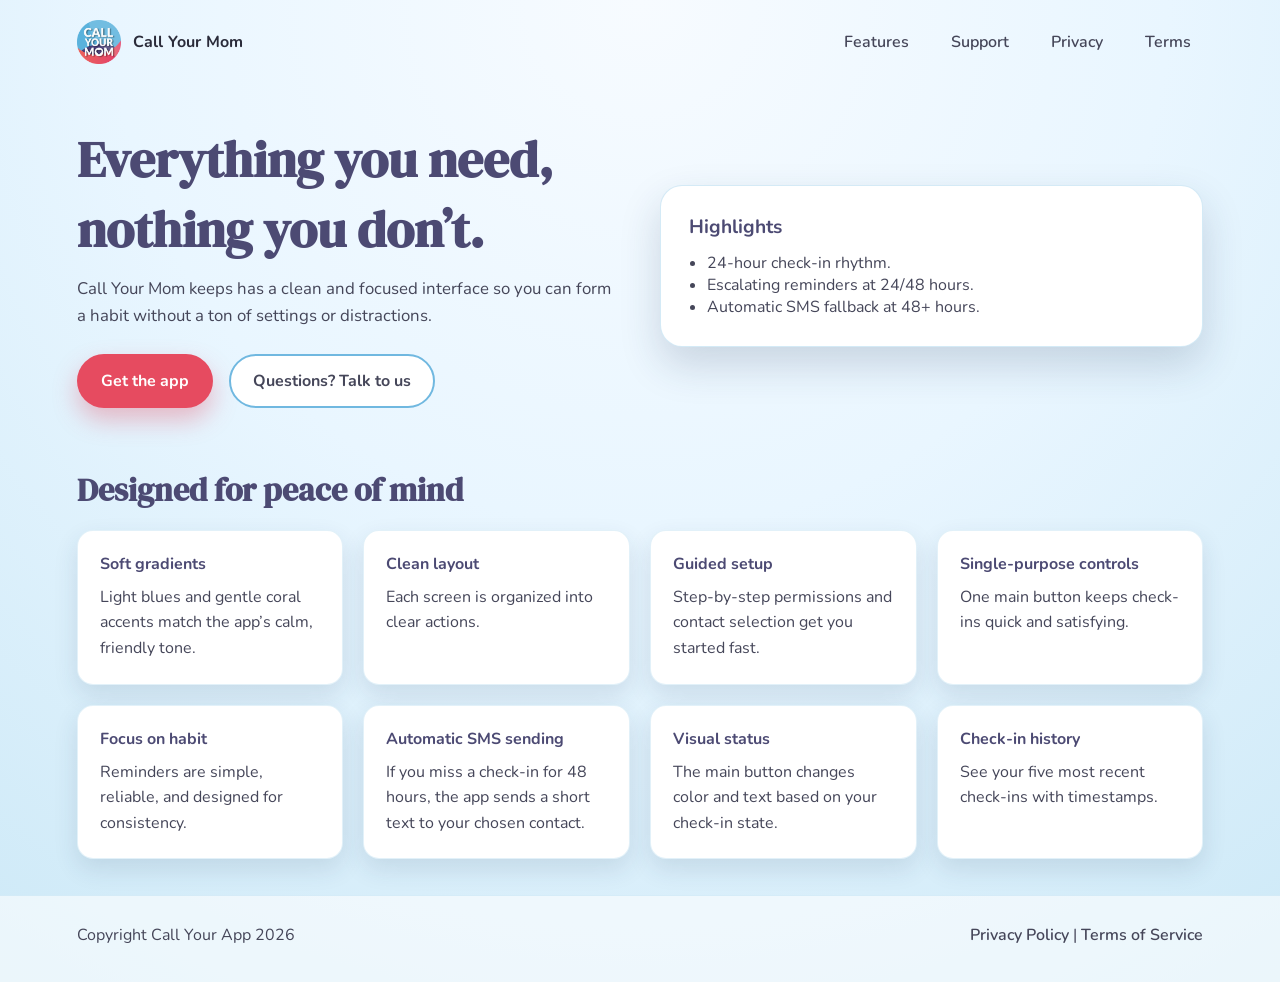
==== features.html @ 12b3833c "play store link" ====
<!DOCTYPE html>
<html lang="en">
  <head>
    <meta charset="UTF-8" />
    <meta name="viewport" content="width=device-width, initial-scale=1" />
    <title>Features - Call Your Mom</title>
    <link rel="stylesheet" href="styles/site.css" />
  </head>
  <body>
    <div class="page">
      <header class="nav">
        <a class="brand" href="index.html">
          <img src="styles/Call_your_Mom_Logo_round.png" alt="Call Your Mom logo" />
          <span>Call Your Mom</span>
        </a>
        <nav class="nav-links">
          <a href="features.html">Features</a>
          <a href="support.html">Support</a>
          <a href="privacy.html">Privacy</a>
          <a href="terms.html">Terms</a>
        </nav>
      </header>

      <main>
        <section class="hero">
          <div>
            <h1>Everything you need, nothing you don’t.</h1>
            <p>
              Call Your Mom keeps has a clean and focused interface so you can form a habit
              without a ton of settings or distractions.
            </p>
            <div class="cta-row">
              <a class="button primary" href="https://play.google.com/store/apps/details?id=com.callyourmom.app" target="_blank" rel="noreferrer">
                Get the app
              </a>
              <a class="button secondary" href="support.html">Questions? Talk to us</a>
            </div>
          </div>
            <div class="hero-card">
              <h3>Highlights</h3>
              <ul>
              <li>24-hour check-in rhythm.</li>
              <li>Escalating reminders at 24/48 hours.</li>
              <li>Automatic SMS fallback at 48+ hours.</li>
              </ul>
            </div>
        </section>

        <section class="section">
          <h2 class="section-title">Designed for peace of mind</h2>
          <div class="grid-2">
            <div class="card">
              <h4>Soft gradients</h4>
              <p>Light blues and gentle coral accents match the app’s calm, friendly tone.</p>
            </div>
            <div class="card">
              <h4>Clean layout</h4>
              <p>Each screen is organized into clear actions.</p>
            </div>
            <div class="card">
              <h4>Guided setup</h4>
              <p>Step-by-step permissions and contact selection get you started fast.</p>
            </div>
            <div class="card">
              <h4>Single-purpose controls</h4>
              <p>One main button keeps check-ins quick and satisfying.</p>
            </div>
            <div class="card">
              <h4>Focus on habit</h4>
              <p>Reminders are simple, reliable, and designed for consistency.</p>
            </div>
            <div class="card">
              <h4>Automatic SMS sending</h4>
              <p>If you miss a check-in for 48 hours, the app sends a short text to your chosen contact.</p>
            </div>
            <div class="card">
              <h4>Visual status</h4>
              <p>The main button changes color and text based on your check-in state.</p>
            </div>
            <div class="card">
              <h4>Check-in history</h4>
              <p>See your five most recent check-ins with timestamps.</p>
            </div>
          </div>
        </section>
      </main>

      <footer class="footer">
  <span>Copyright Call Your App 2026</span>
  <div>
    <a href="privacy.html">Privacy Policy</a>
    <span> | </span>
    <a href="terms.html">Terms of Service</a>
  </div>
</footer>
    </div>
  </body>
</html>
---- styles/site.css ----
@import url("https://fonts.googleapis.com/css2?family=DM+Serif+Display&family=Nunito:wght@400;600;700&display=swap");

:root {
  --sky-500: #70b8e0;
  --sky-400: #8cc8e8;
  --sky-200: #d8eef9;
  --coral-500: #e64b60;
  --coral-400: #ef6c7f;
  --ink-900: #2a2b3a;
  --ink-700: #454659;
  --lavender-100: #f2f0f7;
  --white: #ffffff;
  --shadow: 0 18px 40px rgba(36, 58, 88, 0.18);
  --radius-lg: 22px;
  --radius-md: 16px;
  --radius-sm: 12px;
}

*,
*::before,
*::after {
  box-sizing: border-box;
}

body {
  margin: 0;
  font-family: "Nunito", "Trebuchet MS", sans-serif;
  color: var(--ink-900);
  background: radial-gradient(circle at top, #f7fbff 0%, #e9f6ff 45%, #cde9f7 100%);
  min-height: 100vh;
}

img {
  max-width: 100%;
  display: block;
}

a {
  color: inherit;
  text-decoration: none;
}

.page {
  display: flex;
  flex-direction: column;
  min-height: 100vh;
}

.nav {
  display: flex;
  align-items: center;
  justify-content: space-between;
  gap: 24px;
  padding: 20px 6vw;
}

.brand {
  display: flex;
  align-items: center;
  gap: 12px;
  font-weight: 700;
  letter-spacing: 0.2px;
}

.brand img {
  width: 44px;
  height: 44px;
}

.nav-links {
  display: flex;
  gap: 18px;
  flex-wrap: wrap;
  font-weight: 600;
  color: var(--ink-700);
}

.nav-links a {
  padding: 8px 12px;
  border-radius: 999px;
  transition: background 0.2s ease, color 0.2s ease;
}

.nav-links a:hover,
.nav-links a:focus {
  background: var(--sky-200);
  color: var(--ink-900);
}

.hero {
  display: grid;
  grid-template-columns: repeat(auto-fit, minmax(260px, 1fr));
  gap: 40px;
  align-items: center;
  padding: 40px 6vw 24px;
}

.hero h1 {
  font-family: "DM Serif Display", "Georgia", serif;
  font-size: clamp(2.2rem, 4vw, 3.4rem);
  margin: 0 0 12px;
  color: #4c4a73;
}

.hero p {
  font-size: 1.05rem;
  line-height: 1.6;
  color: var(--ink-700);
  margin: 0 0 24px;
}

.cta-row {
  display: flex;
  gap: 16px;
  flex-wrap: wrap;
}

.button {
  display: inline-flex;
  align-items: center;
  justify-content: center;
  padding: 14px 22px;
  border-radius: 999px;
  font-weight: 700;
  border: 2px solid transparent;
  transition: transform 0.2s ease, box-shadow 0.2s ease;
}

.button.primary {
  background: var(--coral-500);
  color: var(--white);
  box-shadow: 0 12px 24px rgba(230, 75, 96, 0.35);
}

.button.secondary {
  border-color: var(--sky-500);
  color: var(--ink-700);
  background: var(--white);
}

.button:hover,
.button:focus {
  transform: translateY(-2px);
  box-shadow: 0 16px 24px rgba(42, 43, 58, 0.15);
}

.hero-card {
  background: var(--white);
  border-radius: var(--radius-lg);
  padding: 28px;
  box-shadow: var(--shadow);
  border: 1px solid rgba(112, 184, 224, 0.3);
}

.hero-card h3 {
  margin: 0 0 12px;
  color: #4c4a73;
  font-size: 1.2rem;
}

.hero-card ul {
  padding-left: 18px;
  margin: 0;
  color: var(--ink-700);
}

.section {
  padding: 36px 6vw;
}

.section-title {
  font-family: "DM Serif Display", "Georgia", serif;
  font-size: 2rem;
  margin: 0 0 18px;
  color: #4c4a73;
}

.grid-2 {
  display: grid;
  grid-template-columns: repeat(auto-fit, minmax(250px, 1fr));
  gap: 20px;
}

.card {
  background: var(--white);
  border-radius: var(--radius-md);
  padding: 22px;
  box-shadow: 0 10px 24px rgba(36, 58, 88, 0.12);
  border: 1px solid rgba(112, 184, 224, 0.2);
}

.card h4 {
  margin: 0 0 10px;
  color: #4c4a73;
}

.card p {
  margin: 0;
  color: var(--ink-700);
  line-height: 1.6;
}

.screenshots {
  display: grid;
  grid-template-columns: repeat(auto-fit, minmax(180px, 1fr));
  gap: 18px;
}

.screenshot {
  background: var(--white);
  padding: 12px;
  border-radius: var(--radius-md);
  box-shadow: var(--shadow);
}

.screenshot img {
  border-radius: 18px;
}

.cta-banner {
  text-align: center;
}

.cta-link {
  display: inline-block;
}

.cta-banner img {
  width: min(720px, 100%);
  margin: 0 auto;
  display: block;
  border-radius: var(--radius-md);
  box-shadow: var(--shadow);
  border: 1px solid rgba(112, 184, 224, 0.2);
}

.policy {
  max-width: 960px;
  margin: 0 auto;
  background: var(--white);
  border-radius: var(--radius-lg);
  padding: 28px;
  box-shadow: var(--shadow);
  line-height: 1.7;
  color: var(--ink-700);
}

.policy h2 {
  color: #4c4a73;
  margin-top: 22px;
}

.policy ul {
  padding-left: 20px;
}

.footer {
  margin-top: auto;
  padding: 28px 6vw 36px;
  color: var(--ink-700);
  display: flex;
  flex-wrap: wrap;
  gap: 18px;
  justify-content: space-between;
  border-top: 1px solid rgba(112, 184, 224, 0.2);
  background: rgba(255, 255, 255, 0.6);
}

.footer a {
  color: var(--ink-700);
  font-weight: 600;
}

@media (max-width: 720px) {
  .nav {
    flex-direction: column;
    align-items: flex-start;
  }

  .cta-row {
    flex-direction: column;
    align-items: stretch;
  }
}
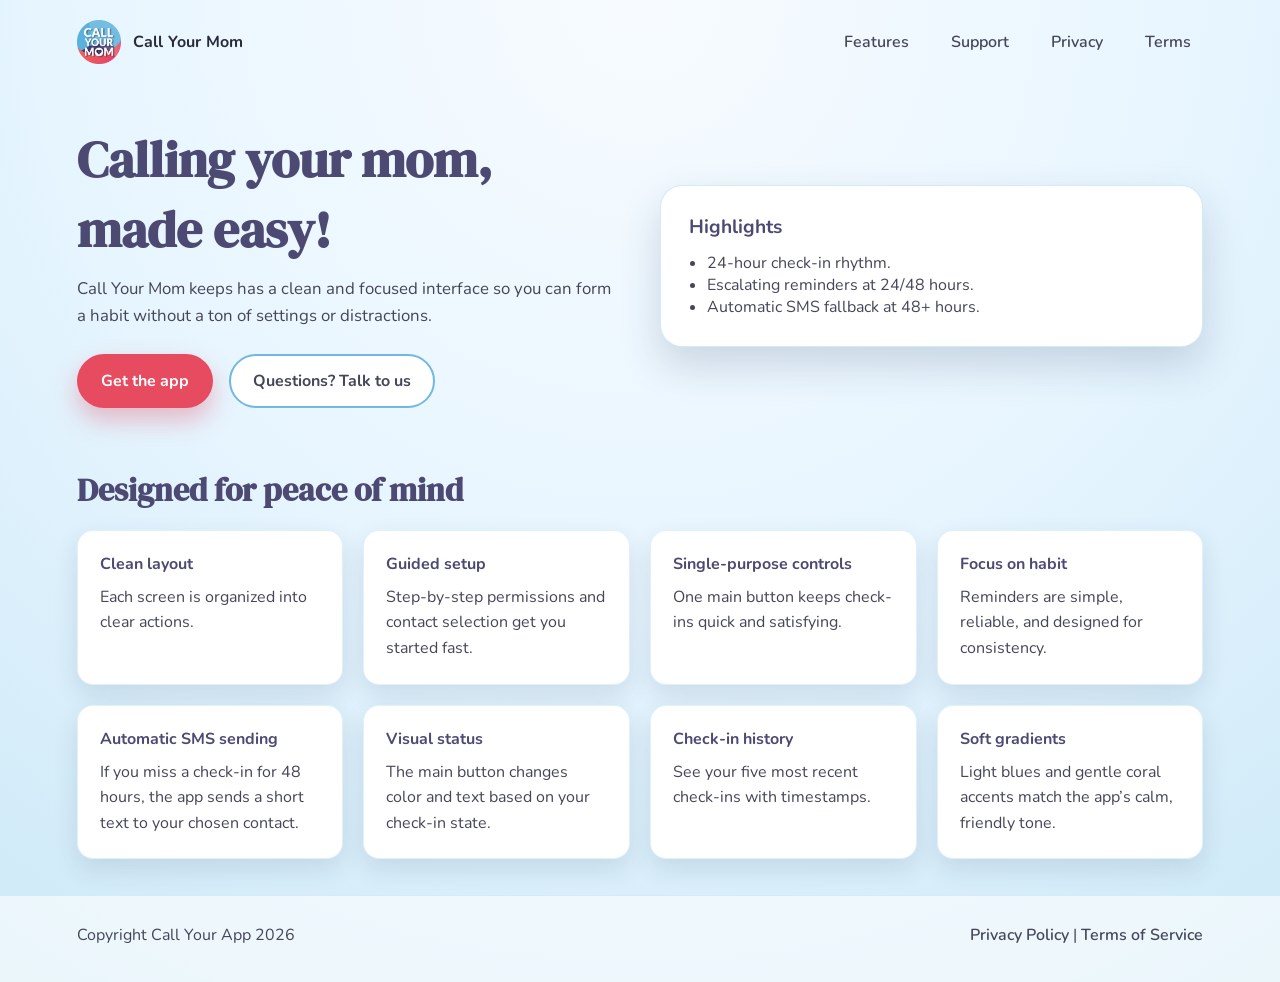
==== commit 492c4aa1: "website updates" ====
--- a/features.html
+++ b/features.html
@@ -24,7 +24,7 @@
       <main>
         <section class="hero">
           <div>
-            <h1>Everything you need, nothing you don’t.</h1>
+            <h1>Calling your mom, made easy!</h1>
             <p>
               Call Your Mom keeps has a clean and focused interface so you can form a habit
               without a ton of settings or distractions.
@@ -49,10 +49,6 @@
         <section class="section">
           <h2 class="section-title">Designed for peace of mind</h2>
           <div class="grid-2">
-            <div class="card">
-              <h4>Soft gradients</h4>
-              <p>Light blues and gentle coral accents match the app’s calm, friendly tone.</p>
-            </div>
             <div class="card">
               <h4>Clean layout</h4>
               <p>Each screen is organized into clear actions.</p>
@@ -81,6 +77,10 @@
               <h4>Check-in history</h4>
               <p>See your five most recent check-ins with timestamps.</p>
             </div>
+            <div class="card">
+              <h4>Soft gradients</h4>
+              <p>Light blues and gentle coral accents match the app’s calm, friendly tone.</p>
+            </div>
           </div>
         </section>
       </main>
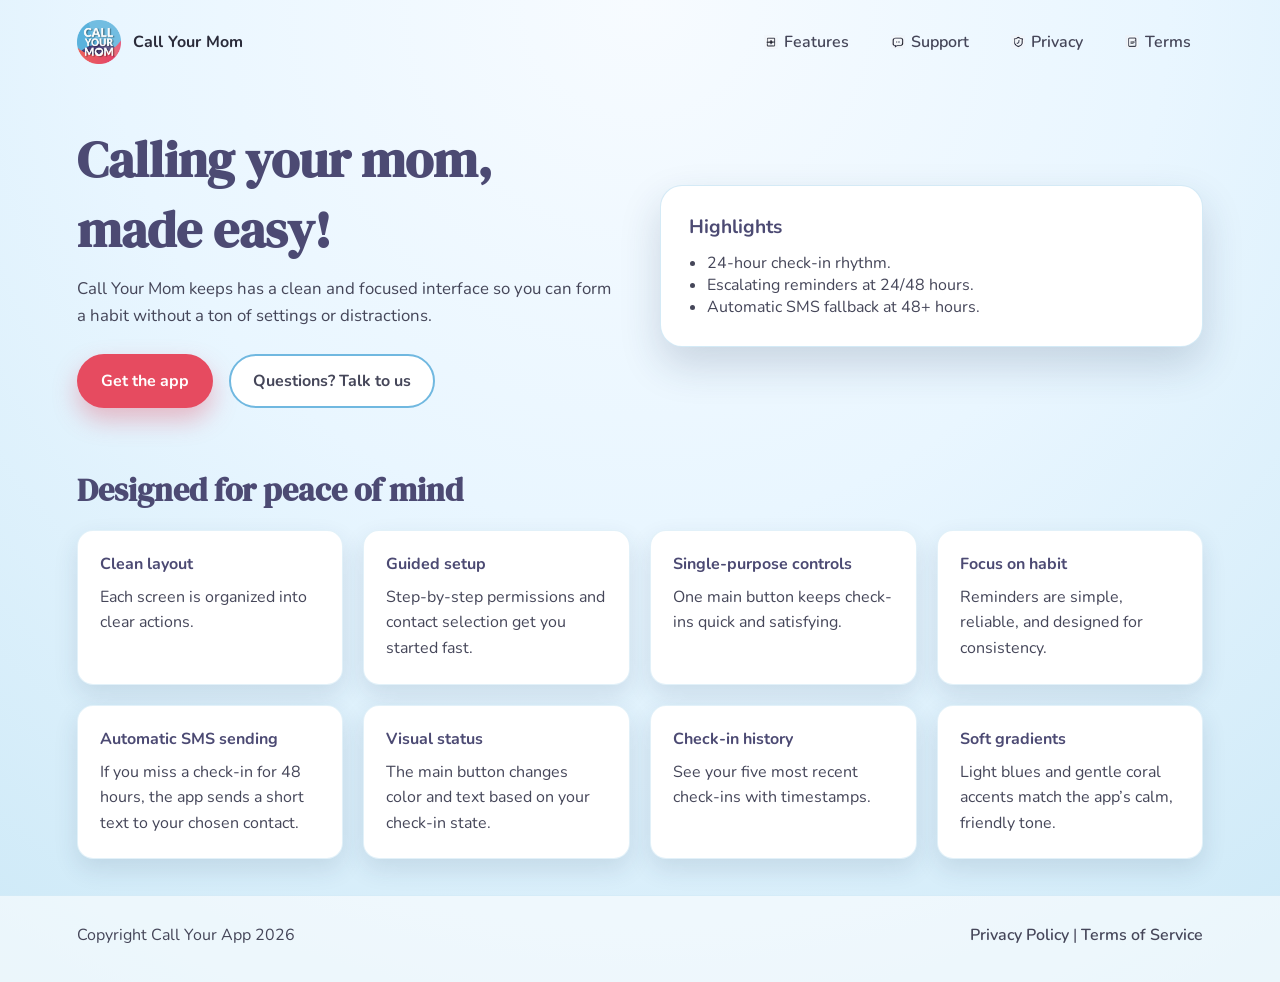
==== commit a8ae145a: "top menu icons and index footer fixe" ====
--- a/features.html
+++ b/features.html
@@ -3,21 +3,35 @@
   <head>
     <meta charset="UTF-8" />
     <meta name="viewport" content="width=device-width, initial-scale=1" />
-    <title>Features - Call Your Mom</title>
+    <title>Features - Call Your Mom Reminder & Check-In App</title>
+    <meta name="description" content="Discover how Call Your Mom works. With 24-hour check-ins, escalating reminders, automatic SMS fallback and a clean interface, the app helps build a habit of calling your family." />
+    <meta name="keywords" content="call your mom features, call mom reminders, check-in app, streak tracking, automatic sms fallback, gentle reminders, family check-in app, habit tracking app" />
     <link rel="stylesheet" href="styles/site.css" />
   </head>
-  <body>
-    <div class="page">
+  <body class="features-loading">
+    <div id="featuresIntro" class="features-intro" aria-hidden="true">
+      <video
+        id="featuresIntroVideo"
+        class="features-intro-video"
+        src="styles/callyourmomintro.mp4"
+        playsinline
+        preload="auto"
+      ></video>
+      <button id="featuresIntroStart" class="features-intro-start" type="button">
+        Click to see features
+      </button>
+    </div>
+    <div class="page features-content">
       <header class="nav">
-        <a class="brand" href="index.html">
+        <a class="brand" href="https://callyourapp.com/">
           <img src="styles/Call_your_Mom_Logo_round.png" alt="Call Your Mom logo" />
           <span>Call Your Mom</span>
         </a>
         <nav class="nav-links">
-          <a href="features.html">Features</a>
-          <a href="support.html">Support</a>
-          <a href="privacy.html">Privacy</a>
-          <a href="terms.html">Terms</a>
+          <a href="features.html"><img class="menu-icon" src="styles/menu_features.png" alt="" aria-hidden="true" /><span>Features</span></a>
+          <a href="support.html"><img class="menu-icon" src="styles/menu_support.png" alt="" aria-hidden="true" /><span>Support</span></a>
+          <a href="privacy.html"><img class="menu-icon" src="styles/menu_privacy.png" alt="" aria-hidden="true" /><span>Privacy</span></a>
+          <a href="terms.html"><img class="menu-icon" src="styles/menu_terms.png" alt="" aria-hidden="true" /><span>Terms</span></a>
         </nav>
       </header>
 
@@ -94,5 +108,139 @@
   </div>
 </footer>
     </div>
+    <script>
+      (function () {
+        const body = document.body;
+        const intro = document.getElementById("featuresIntro");
+        const video = document.getElementById("featuresIntroVideo");
+        const startButton = document.getElementById("featuresIntroStart");
+        let didFinish = false;
+        let didDim = false;
+        let dimTimer = null;
+        let audioMuteTimer = null;
+        let finishTimer = null;
+        let autoPlayTimer = null;
+        let didStart = false;
+        let milestonesScheduled = false;
+
+        const triggerDim = function () {
+          if (didDim || didFinish) return;
+          didDim = true;
+          intro.classList.add("is-dimmed");
+          body.classList.remove("features-loading");
+        };
+
+        const schedulePlaybackMilestones = function () {
+          if (milestonesScheduled || didFinish) return;
+          milestonesScheduled = true;
+          if (dimTimer) {
+            window.clearTimeout(dimTimer);
+          }
+          if (audioMuteTimer) {
+            window.clearTimeout(audioMuteTimer);
+          }
+          if (finishTimer) {
+            window.clearTimeout(finishTimer);
+          }
+          dimTimer = window.setTimeout(function () {
+            triggerDim();
+          }, 6000);
+          audioMuteTimer = window.setTimeout(function () {
+            muteAudioInstantly();
+          }, 7000);
+          finishTimer = window.setTimeout(function () {
+            finishIntro();
+          }, 10000);
+        };
+
+        const muteAudioInstantly = function () {
+          if (didFinish || video.muted) return;
+          video.volume = 0;
+        };
+
+        const finishIntro = function () {
+          if (didFinish || !intro) return;
+          didFinish = true;
+          if (dimTimer) {
+            window.clearTimeout(dimTimer);
+          }
+          if (audioMuteTimer) {
+            window.clearTimeout(audioMuteTimer);
+          }
+          if (finishTimer) {
+            window.clearTimeout(finishTimer);
+          }
+          if (autoPlayTimer) {
+            window.clearTimeout(autoPlayTimer);
+          }
+          intro.classList.add("is-fading");
+          body.classList.remove("features-loading");
+          window.setTimeout(function () {
+            intro.remove();
+          }, 700);
+        };
+
+        if (!intro || !video) {
+          body.classList.remove("features-loading");
+          return;
+        }
+
+        const beginPlayback = function (forceMuted) {
+          if (didStart || didFinish) return;
+          didStart = true;
+          intro.classList.add("is-started");
+          video.muted = !!forceMuted;
+
+          const playAttempt = video.play();
+          if (!playAttempt || typeof playAttempt.then !== "function") {
+            schedulePlaybackMilestones();
+            return;
+          }
+          if (typeof playAttempt.catch === "function") {
+            playAttempt
+              .then(function () {
+                schedulePlaybackMilestones();
+              })
+              .catch(function () {
+                video.muted = true;
+                const mutedPlayAttempt = video.play();
+                if (!mutedPlayAttempt || typeof mutedPlayAttempt.then !== "function") {
+                  schedulePlaybackMilestones();
+                  return;
+                }
+                mutedPlayAttempt
+                  .then(function () {
+                    schedulePlaybackMilestones();
+                  })
+                  .catch(finishIntro);
+              });
+          } else {
+            schedulePlaybackMilestones();
+          }
+        };
+
+        autoPlayTimer = window.setTimeout(function () {
+          if (didStart || didFinish) return;
+          beginPlayback(true);
+        }, 5000);
+
+        video.addEventListener("ended", finishIntro);
+        video.addEventListener("error", finishIntro);
+        if (startButton) {
+          startButton.addEventListener("click", function () {
+            if (autoPlayTimer) {
+              window.clearTimeout(autoPlayTimer);
+              autoPlayTimer = null;
+            }
+            beginPlayback(false);
+          });
+        } else {
+          beginPlayback(true);
+        }
+      })();
+    </script>
   </body>
 </html>
+
+
+
--- a/styles/site.css
+++ b/styles/site.css
@@ -30,6 +30,85 @@
   min-height: 100vh;
 }
 
+body.features-loading {
+  overflow: hidden;
+}
+
+.features-content {
+  opacity: 1;
+  visibility: visible;
+  transition: opacity 0.6s ease;
+}
+
+body.features-loading .features-content {
+  opacity: 0;
+  visibility: hidden;
+}
+
+.features-intro {
+  position: fixed;
+  inset: 0;
+  z-index: 9999;
+  display: grid;
+  place-items: center;
+  padding: 24px;
+  opacity: 1;
+  transition: opacity 0.65s ease;
+}
+
+.features-intro::before {
+  content: "";
+  position: absolute;
+  inset: 0;
+  background: #ffffff;
+  opacity: 1;
+  transition: opacity 0.7s ease;
+}
+
+.features-intro.is-dimmed::before {
+  opacity: 0.2;
+}
+
+.features-intro.is-fading {
+  opacity: 0;
+  pointer-events: none;
+}
+
+.features-intro-video {
+  position: relative;
+  z-index: 1;
+  width: min(980px, 96vw);
+  max-height: 512px;
+  height: auto;
+  object-fit: contain;
+}
+
+.features-intro-start {
+  position: absolute;
+  left: 50%;
+  bottom: 42px;
+  transform: translateX(-50%);
+  z-index: 2;
+  border: 0;
+  border-radius: 999px;
+  padding: 12px 20px;
+  background: #111111;
+  color: #ffffff;
+  font: 700 0.95rem/1 "Nunito", "Trebuchet MS", sans-serif;
+  cursor: pointer;
+  transition: opacity 0.25s ease, transform 0.25s ease;
+}
+
+.features-intro-start:hover,
+.features-intro-start:focus {
+  transform: translateX(-50%) translateY(-1px);
+}
+
+.features-intro.is-started .features-intro-start {
+  opacity: 0;
+  pointer-events: none;
+}
+
 img {
   max-width: 100%;
   display: block;
@@ -76,9 +155,18 @@
 }
 
 .nav-links a {
+  display: inline-flex;
+  align-items: center;
+  gap: 6px;
   padding: 8px 12px;
   border-radius: 999px;
   transition: background 0.2s ease, color 0.2s ease;
+}
+
+.menu-icon {
+  width: 14px;
+  height: 14px;
+  flex: 0 0 14px;
 }
 
 .nav-links a:hover,
@@ -164,6 +252,49 @@
   color: var(--ink-700);
 }
 
+.hero-video-card {
+  padding: 14px;
+}
+
+.hero-video-wrap {
+  position: relative;
+  border-radius: 14px;
+  overflow: hidden;
+  background: #0f1218;
+}
+
+.hero-video {
+  width: 100%;
+  display: block;
+}
+
+.hero-video-play {
+  position: absolute;
+  left: 50%;
+  top: 50%;
+  transform: translate(-50%, -50%);
+  z-index: 2;
+  border: 0;
+  border-radius: 999px;
+  padding: 12px 22px;
+  background: rgba(255, 255, 255, 0.92);
+  color: #1d2230;
+  font: 700 0.95rem/1 "Nunito", "Trebuchet MS", sans-serif;
+  cursor: pointer;
+  box-shadow: 0 8px 20px rgba(0, 0, 0, 0.2);
+  transition: opacity 0.2s ease, transform 0.2s ease;
+}
+
+.hero-video-play:hover,
+.hero-video-play:focus {
+  transform: translate(-50%, -50%) translateY(-1px);
+}
+
+.hero-video-play.is-hidden {
+  opacity: 0;
+  pointer-events: none;
+}
+
 .section {
   padding: 36px 6vw;
 }
@@ -218,20 +349,58 @@
 }
 
 .cta-banner {
-  text-align: center;
+  display: flex;
+  align-items: center;
+  justify-content: center;
+  flex-wrap: nowrap;
+  gap: 0;
+  width: max-content;
+  margin: 0 auto;
 }
 
 .cta-link {
-  display: inline-block;
-}
-
-.cta-banner img {
-  width: min(720px, 100%);
-  margin: 0 auto;
+  display: block;
+  line-height: 0;
+  width: max-content;
+  flex: 0 0 auto;
+  padding-left: 5px;
+  padding-right: 5px;
+}
+
+.cta-privacy-link {
+  padding-left: 5px;
+  padding-right: 5px;
+}
+
+.cta-banner .cta-link,
+.cta-banner .cta-privacy-link {
+  padding-left: 5px;
+  padding-right: 5px;
+}
+
+.cta-banner > a {
+  display: block;
+  line-height: 0;
+  width: max-content;
+  margin: 0;
+}
+
+.cta-link img {
+  width: auto;
+  max-width: 720px;
+  margin: 0;
   display: block;
   border-radius: var(--radius-md);
   box-shadow: var(--shadow);
   border: 1px solid rgba(112, 184, 224, 0.2);
+}
+
+.cta-badge {
+  width: auto;
+  display: block;
+  border-radius: var(--radius-md);
+  box-shadow: none;
+  border: 0;
 }
 
 .policy {
@@ -262,8 +431,13 @@
   flex-wrap: wrap;
   gap: 18px;
   justify-content: space-between;
+  align-items: center;
   border-top: 1px solid rgba(112, 184, 224, 0.2);
   background: rgba(255, 255, 255, 0.6);
+}
+
+.footer > div {
+  margin-left: auto;
 }
 
 .footer a {
@@ -281,4 +455,13 @@
     flex-direction: column;
     align-items: stretch;
   }
-}
+
+  .footer {
+    justify-content: center;
+    text-align: center;
+  }
+
+  .footer > div {
+    margin-left: 0;
+  }
+}
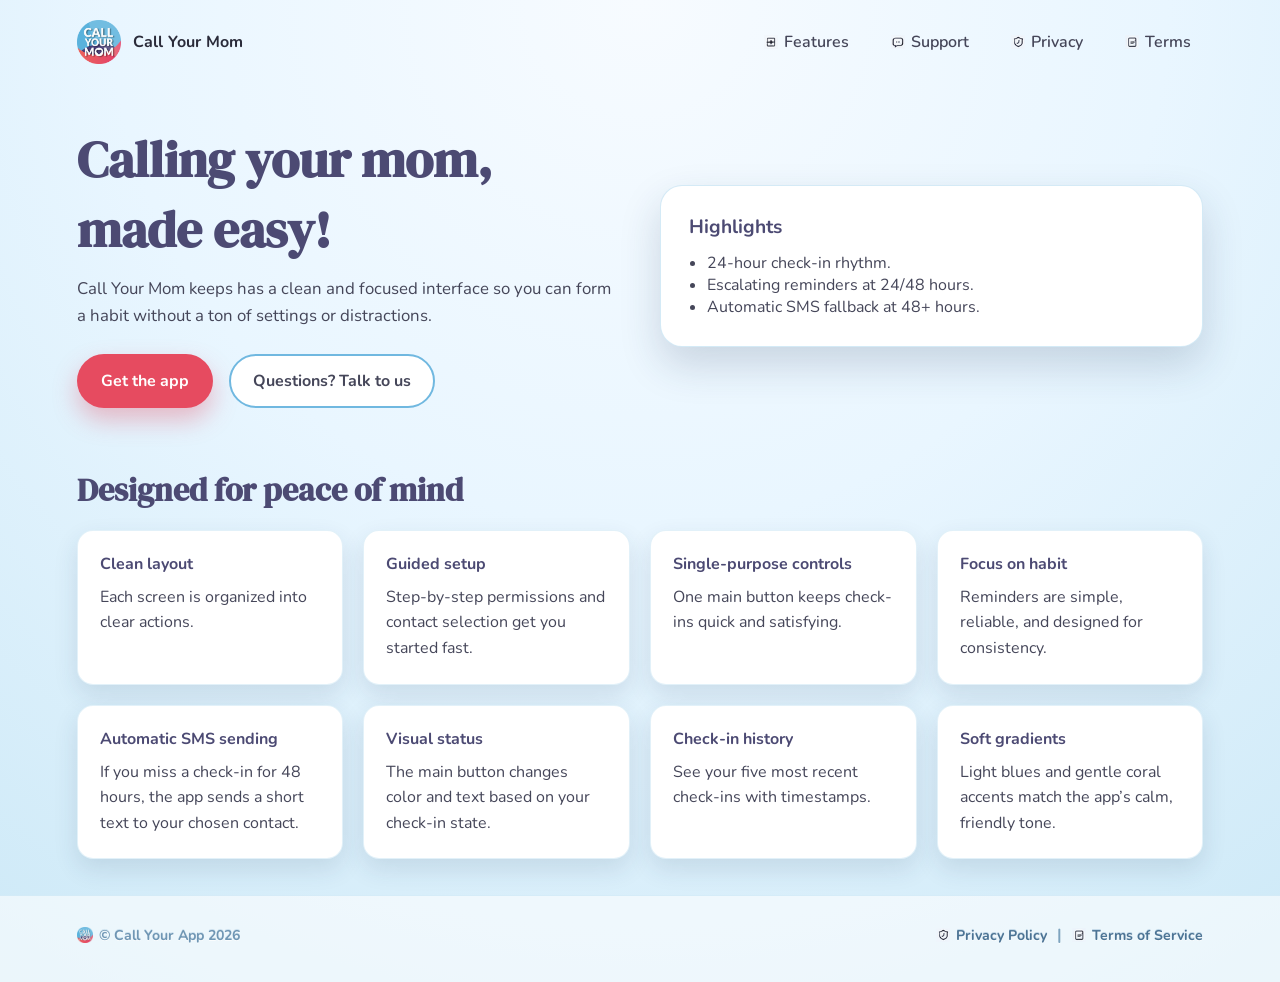
==== commit 84160754: "More site updates and footer updates" ====
--- a/features.html
+++ b/features.html
@@ -100,11 +100,11 @@
       </main>
 
       <footer class="footer">
-  <span>Copyright Call Your App 2026</span>
-  <div>
-    <a href="privacy.html">Privacy Policy</a>
-    <span> | </span>
-    <a href="terms.html">Terms of Service</a>
+  <a class="footer-copyright" href="https://callyourapp.com/"><img class="footer-icon footer-icon-brand" src="styles/Call_your_Mom_Logo_round.png" alt="" aria-hidden="true" /><span>&copy; Call Your App 2026</span></a>
+  <div class="footer-links">
+    <a href="privacy.html"><img class="footer-icon" src="styles/menu_privacy.png" alt="" aria-hidden="true" /><span>Privacy Policy</span></a>
+    <span class="footer-separator" aria-hidden="true">|</span>
+    <a href="terms.html"><img class="footer-icon" src="styles/menu_terms.png" alt="" aria-hidden="true" /><span>Terms of Service</span></a>
   </div>
 </footer>
     </div>
@@ -244,3 +244,6 @@
 
 
 
+
+
+
--- a/styles/site.css
+++ b/styles/site.css
@@ -263,6 +263,29 @@
   background: #0f1218;
 }
 
+.hero-video-wrap::after {
+  content: "";
+  position: absolute;
+  inset: 0;
+  z-index: 1;
+  pointer-events: none;
+  background:
+    repeating-linear-gradient(
+      to bottom,
+      rgba(255, 255, 255, 0.08) 0,
+      rgba(255, 255, 255, 0.08) 1px,
+      rgba(255, 255, 255, 0) 1px,
+      rgba(255, 255, 255, 0) 3px
+    ),
+    rgba(128, 128, 128, 0.5);
+  opacity: 1;
+  transition: opacity 0.3s ease;
+}
+
+.hero-video-wrap.is-playing::after {
+  opacity: 0;
+}
+
 .hero-video {
   width: 100%;
   display: block;
@@ -274,15 +297,30 @@
   top: 50%;
   transform: translate(-50%, -50%);
   z-index: 2;
+  overflow: visible;
   border: 0;
-  border-radius: 999px;
-  padding: 12px 22px;
+  border-radius: 15px;
+  padding: 14px 22px 14px 56px;
   background: rgba(255, 255, 255, 0.92);
   color: #1d2230;
   font: 700 0.95rem/1 "Nunito", "Trebuchet MS", sans-serif;
+  display: inline-flex;
+  flex-direction: row;
+  align-items: center;
+  gap: 0;
   cursor: pointer;
-  box-shadow: 0 8px 20px rgba(0, 0, 0, 0.2);
+  box-shadow: 0 10px 24px rgba(0, 0, 0, 0.25);
   transition: opacity 0.2s ease, transform 0.2s ease;
+}
+
+.hero-video-play-icon {
+  position: absolute;
+  left: -24px;
+  top: 50%;
+  transform: translateY(-50%);
+  width: 64px;
+  height: 64px;
+  filter: drop-shadow(0 6px 12px rgba(0, 0, 0, 0.28));
 }
 
 .hero-video-play:hover,
@@ -436,13 +474,83 @@
   background: rgba(255, 255, 255, 0.6);
 }
 
-.footer > div {
+.footer-links {
   margin-left: auto;
-}
-
-.footer a {
-  color: var(--ink-700);
-  font-weight: 600;
+  display: inline-flex;
+  align-items: center;
+  gap: 10px;
+}
+
+.footer-copyright,
+.footer-links a {
+  position: relative;
+  display: inline-flex;
+  align-items: center;
+  gap: 6px;
+  font-size: 0.88rem;
+  font-weight: 700;
+  transition: transform 0.22s ease, color 0.22s ease, text-shadow 0.22s ease;
+}
+
+.footer-copyright {
+  color: #6f96b4;
+  text-shadow: 0 1px 0 rgba(255, 255, 255, 0.72), 0 -1px 0 rgba(130, 174, 205, 0.28);
+  cursor: pointer;
+}
+
+.footer-links a {
+  color: #4b7394;
+  text-shadow: 0 1px 0 rgba(255, 255, 255, 0.68), 0 -1px 0 rgba(110, 155, 190, 0.34);
+}
+
+.footer-copyright::after,
+.footer-links a::after {
+  content: "";
+  position: absolute;
+  left: 8px;
+  right: 8px;
+  bottom: -3px;
+  height: 2px;
+  border-radius: 999px;
+  background: linear-gradient(90deg, rgba(112, 184, 224, 0.25), rgba(112, 184, 224, 0.85), rgba(112, 184, 224, 0.25));
+  transform: scaleX(0.2);
+  opacity: 0;
+  transition: transform 0.24s ease, opacity 0.24s ease;
+}
+
+.footer-copyright:hover,
+.footer-copyright:focus-visible,
+.footer-links a:hover,
+.footer-links a:focus-visible {
+  transform: translateY(-1px);
+  color: #3f7094;
+  text-shadow: 0 1px 0 rgba(255, 255, 255, 0.78), 0 -1px 0 rgba(96, 146, 182, 0.38);
+}
+
+.footer-copyright:hover::after,
+.footer-copyright:focus-visible::after,
+.footer-links a:hover::after,
+.footer-links a:focus-visible::after {
+  transform: scaleX(1);
+  opacity: 1;
+}
+
+.footer-separator {
+  color: #7ea4bf;
+  text-shadow: 0 1px 0 rgba(255, 255, 255, 0.72);
+  font-weight: 700;
+}
+
+.footer-icon {
+  width: 14px;
+  height: 14px;
+  flex: 0 0 14px;
+}
+
+.footer-icon-brand {
+  width: 16px;
+  height: 16px;
+  flex-basis: 16px;
 }
 
 @media (max-width: 720px) {
@@ -461,7 +569,7 @@
     text-align: center;
   }
 
-  .footer > div {
+  .footer-links {
     margin-left: 0;
   }
 }
